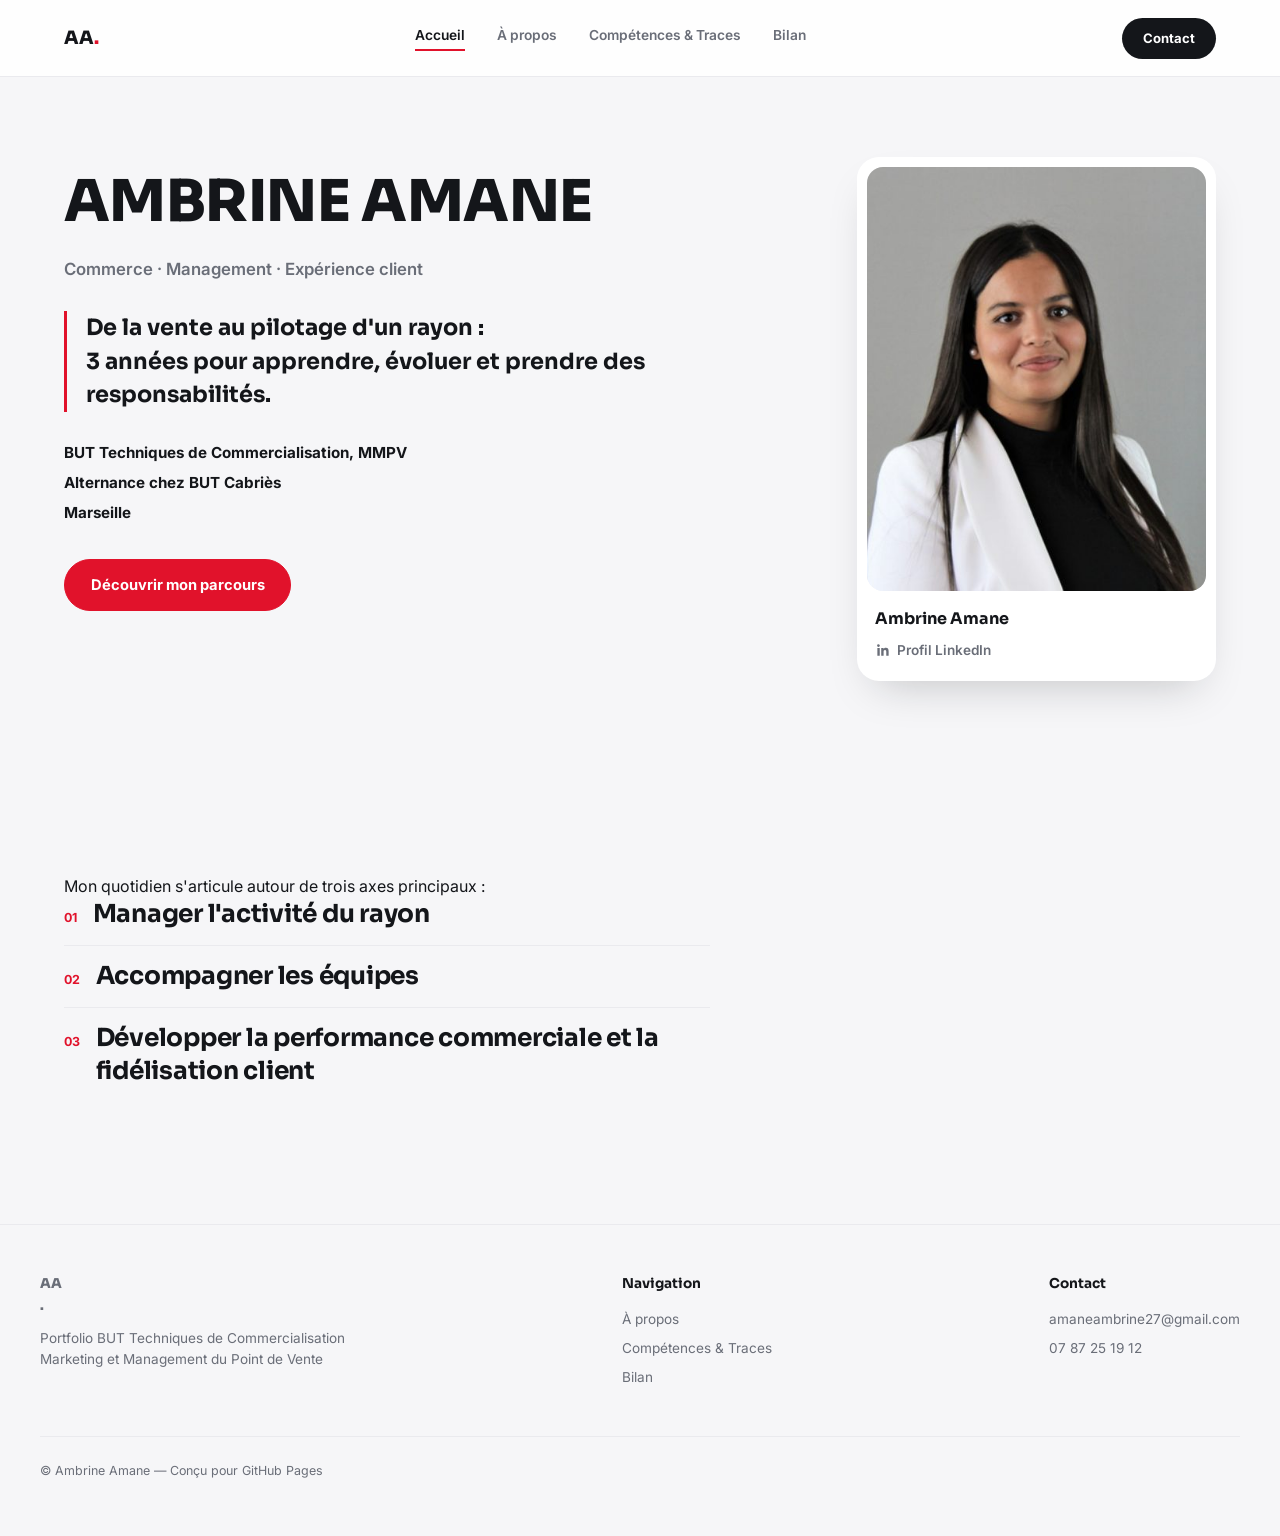
==== index.html @ cb277e9d "Add files via upload" ====
<!DOCTYPE html>
<html lang="fr">
<head>
<meta charset="UTF-8">
<meta name="viewport" content="width=device-width, initial-scale=1.0">
<title>Ambrine Amane — Portfolio BUT Techniques de Commercialisation</title>
<meta name="description" content="Portfolio d'Ambrine Amane, étudiante en BUT Techniques de Commercialisation, parcours Marketing et Management du Point de Vente.">
<link rel="stylesheet" href="assets/style.css?v=2">
<link rel="preconnect" href="https://fonts.googleapis.com">
<link href="https://fonts.googleapis.com/css2?family=Sora:wght@600;700;800&family=Inter:wght@400;500;600;700&display=swap" rel="stylesheet">
</head>
<body>

<header>
  <div class="nav-wrap">
    <a class="logo" href="index.html">AA<span>.</span></a>
    <nav class="links">
      <a href="index.html" class="active">Accueil</a>
      <a href="a-propos.html">À propos</a>
      <a href="competences.html">Compétences &amp; Traces</a>
      <a href="bilan.html">Bilan</a>
    </nav>
    <a class="cta-pill" href="mailto:amaneambrine27@gmail.com">Contact</a>
  </div>
</header>

<div class="hero">
  <div class="hero-copy">
    <h1 class="name-big">AMBRINE AMANE</h1>
    <p class="tagline">Commerce · Management · Expérience client</p>
    <blockquote class="hero-quote">
      De la vente au pilotage d'un rayon :<br>
      3 années pour apprendre, évoluer et prendre des responsabilités.
    </blockquote>
    <div class="hero-meta">
      <span>BUT Techniques de Commercialisation, MMPV</span>
      <span>Alternance chez BUT Cabriès</span>
      <span>Marseille</span>
    </div>
    <div class="hero-actions">
      <a class="btn-primary" href="a-propos.html">Découvrir mon parcours</a>
    </div>
  </div>
  <div class="photo-card photo-card-lg">
    <a class="photo" href="assets/CV-Ambrine-Amane.pdf" target="_blank" rel="noopener" aria-label="Voir mon CV">
      <img src="assets/ambrine-amane.jpg" alt="Portrait d'Ambrine Amane" style="width:100%; height:100%; object-fit:cover;">
      <span class="photo-overlay"><span>📄</span> Cliquez ici pour voir mon CV</span>
    </a>
    <div class="caption">
      <b>Ambrine Amane</b>
      <a class="linkedin-link" href="https://www.linkedin.com/in/ambrine-amane-45b326249/" target="_blank" rel="noopener">
        <svg width="16" height="16" viewBox="0 0 24 24" fill="currentColor" aria-hidden="true"><path d="M20.45 20.45h-3.56v-5.57c0-1.33-.02-3.04-1.85-3.04-1.85 0-2.14 1.45-2.14 2.94v5.67H9.34V9h3.41v1.56h.05c.48-.9 1.64-1.85 3.38-1.85 3.6 0 4.27 2.37 4.27 5.46v6.28zM5.34 7.43a2.07 2.07 0 1 1 0-4.13 2.07 2.07 0 0 1 0 4.13zM7.12 20.45H3.56V9h3.56v11.45z"/></svg>
        Profil LinkedIn
      </a>
    </div>
  </div>
</div>

<section style="padding-top:9rem;">
  <p class="intro-line">Mon quotidien s'articule autour de trois axes principaux :</p>
  <ul class="axis-list reveal">
    <li><span class="axis-num">01</span>Manager l'activité du rayon</li>
    <li><span class="axis-num">02</span>Accompagner les équipes</li>
    <li><span class="axis-num">03</span>Développer la performance commerciale et la fidélisation client</li>
  </ul>
</section>

<footer>
  <div class="foot-inner">
    <div class="foot-col">
      <a class="logo" href="index.html">AA<span>.</span></a>
      <span style="margin-top:.8rem;">Portfolio BUT Techniques de Commercialisation<br>Marketing et Management du Point de Vente</span>
    </div>
    <div class="foot-col">
      <h5>Navigation</h5>
      <a href="a-propos.html">À propos</a>
      <a href="competences.html">Compétences &amp; Traces</a>
      <a href="bilan.html">Bilan</a>
    </div>
    <div class="foot-col">
      <h5>Contact</h5>
      <a href="mailto:amaneambrine27@gmail.com">amaneambrine27@gmail.com</a>
      <span>07 87 25 19 12</span>
    </div>
  </div>
  <p class="foot-bottom">© Ambrine Amane — Conçu pour GitHub Pages</p>
</footer>

<script src="assets/script.js?v=8"></script>
</body>
</html>
---- assets/style.css ----
:root{
  --ink:#14161A;
  --ink-soft:#6A6E78;
  --paper:#FFFFFF;
  --bg:#F6F6F8;
  --bg-soft:#F6F6F8;
  --red:#E1122B;
  --red-deep:#B00D22;
  --red-soft:#FDEBEC;
  --line:#EAEAEE;
  --display:"Sora", "Inter", sans-serif;
  --body:"Inter", system-ui, sans-serif;
}
*{box-sizing:border-box; margin:0; padding:0;}
html{scroll-behavior:smooth;}
body{
  background:var(--bg);
  color:var(--ink);
  font-family:var(--body);
  line-height:1.55;
  -webkit-font-smoothing:antialiased;
}
a{color:inherit;}
::selection{background:var(--red); color:#fff;}
img{max-width:100%; display:block;}

/* ---------- Header ---------- */
header{
  position:sticky; top:0; z-index:50;
  background:rgba(255,255,255,0.85);
  backdrop-filter:blur(10px);
  border-bottom:1px solid var(--line);
}
.nav-wrap{
  max-width:1200px; margin:0 auto;
  display:flex; align-items:center; justify-content:space-between;
  padding:1.1rem 1.5rem;
}
.logo{ font-family:var(--display); font-weight:800; font-size:1.15rem; letter-spacing:-.01em; text-decoration:none;}
.logo span{color:var(--red);}
nav.links{ display:flex; gap:2rem; flex-wrap:wrap; align-items:center;}
nav.links a{
  font-size:.86rem; font-weight:600; color:var(--ink-soft);
  text-decoration:none; position:relative; padding-bottom:4px;
  transition:.15s ease;
}
nav.links a::after{
  content:""; position:absolute; left:0; bottom:0; height:2px; width:0;
  background:var(--red); transition:width .2s ease;
}
nav.links a:hover{ color:var(--ink); }
nav.links a.active{ color:var(--ink); }
nav.links a.active::after{ width:100%; }
.cta-pill{
  background:var(--ink); color:#fff; font-size:.82rem; font-weight:700;
  padding:.65rem 1.3rem; border-radius:100px; text-decoration:none;
  transition:.15s ease;
}
.cta-pill:hover{ background:var(--red); }

/* ---------- Hero ---------- */
.hero{
  max-width:1200px; margin:0 auto;
  padding:5rem 1.5rem 3rem;
  display:grid; grid-template-columns:1.35fr .65fr; gap:3rem; align-items:start;
}
.hero-copy .eyebrow{
  display:inline-block; font-size:.78rem; font-weight:700; color:var(--red);
  text-transform:uppercase; letter-spacing:.06em; margin-bottom:1.2rem;
}
.name-big{
  font-family:var(--display); font-weight:800;
  font-size:clamp(2.4rem, 5vw, 3.6rem);
  letter-spacing:-.01em; color:var(--ink); text-transform:uppercase;
}
.tagline{
  font-size:1.05rem; font-weight:600; color:var(--ink-soft); margin-top:.6rem;
}
.hero-quote{
  border-left:3px solid var(--red); padding-left:1.2rem; margin:1.8rem 0;
  font-family:var(--display); font-weight:700; color:var(--ink);
  font-size:clamp(1.1rem, 2.2vw, 1.4rem); line-height:1.5;
}
.hero-meta{ display:flex; flex-direction:column; gap:.4rem; margin-bottom:1.8rem; }
.hero-meta span{ font-weight:700; font-size:.95rem; color:var(--ink); }
.hero-copy .intro-line{ font-size:1.15rem; font-weight:600; color:var(--ink); margin-bottom:3.5rem; }
.axis-list{ list-style:none; display:flex; flex-direction:column; gap:.9rem; margin-bottom:1.6rem; }
.axis-list li{
  display:flex; align-items:baseline; gap:1rem;
  font-family:var(--display); font-weight:700;
  font-size:clamp(1.15rem, 2.1vw, 1.55rem);
  line-height:1.3; letter-spacing:-.01em; color:var(--ink);
  padding-bottom:.9rem; border-bottom:1px solid var(--line);
  max-width:34ch;
}
.axis-list li:last-child{ border-bottom:none; padding-bottom:0; }
.axis-num{ font-family:var(--body); font-weight:700; font-size:.78rem; color:var(--red); flex-shrink:0; padding-top:.35em; }
.hero-copy p.pitch{ margin-top:.4rem; max-width:50ch; color:var(--ink-soft); font-size:1.02rem; }
.hero-actions{ display:flex; gap:.9rem; margin-top:2.2rem; flex-wrap:wrap;}
.btn-primary{
  background:var(--red); color:#fff; font-weight:700; font-size:.92rem;
  padding:.85rem 1.6rem; border-radius:100px; text-decoration:none;
  border:1px solid var(--red); transition:.15s ease; display:inline-block;
}
.btn-primary:hover{ background:var(--red-deep); border-color:var(--red-deep); }
.btn-secondary{
  background:transparent; color:var(--ink); font-weight:700; font-size:.92rem;
  padding:.85rem 1.6rem; border-radius:100px; text-decoration:none;
  border:1px solid var(--line); transition:.15s ease; display:inline-block;
}
.btn-secondary:hover{ border-color:var(--ink); }
.hero-taglist{
  display:flex; gap:1.6rem; flex-wrap:wrap; margin-top:3rem;
  padding-top:1.6rem; border-top:1px solid var(--line);
}
.hero-taglist span{ font-size:.76rem; font-weight:700; text-transform:uppercase; letter-spacing:.05em; color:var(--ink-soft); }
.hero-taglist span b{ color:var(--ink); }

.photo-card{
  background:var(--paper); border-radius:22px; padding:.6rem;
  box-shadow:0 20px 45px -20px rgba(20,22,26,0.25);
  max-width:260px; margin-left:auto;
  transition:transform .12s ease-out, box-shadow .25s ease;
  transform-style:preserve-3d; will-change:transform;
}
.photo-card.photo-card-lg{ max-width:380px; }
.photo-card:hover{
  box-shadow:0 28px 55px -18px rgba(20,22,26,0.35);
}
.photo-card .photo{
  aspect-ratio:4/5; border-radius:16px; overflow:hidden;
  background:var(--bg-soft);
  display:flex; align-items:center; justify-content:center;
  position:relative; cursor:pointer;
}
.photo-card .photo img{ transition:transform .35s ease; transform:scale(1.001); }
.photo-card:hover .photo img{ transform:scale(1.07); }
.photo-overlay{
  position:absolute; inset:0; display:flex; align-items:center; justify-content:center;
  gap:.5rem; text-align:center; padding:1.2rem;
  background:rgba(20,22,26,0.6); color:#fff; font-weight:700; font-size:.9rem;
  opacity:0; transition:opacity .25s ease; backdrop-filter:blur(1px);
}
.photo-card .photo:hover .photo-overlay{ opacity:1; }
.photo-card .caption{ padding:1rem .5rem .4rem; }
.photo-card .caption b{ font-family:var(--display); font-weight:700; font-size:1rem; display:block; margin-bottom:.5rem;}
.photo-card .caption span{ font-size:.82rem; color:var(--ink-soft);}
.linkedin-link{
  display:inline-flex; align-items:center; gap:.4rem;
  font-size:.85rem; font-weight:600; color:var(--ink-soft);
  text-decoration:none; transition:.15s ease;
}
.linkedin-link:hover{ color:var(--red); }
.linkedin-link svg{ flex-shrink:0; }

/* ---------- Section shell ---------- */
section{ max-width:1200px; margin:0 auto; padding:5rem 1.5rem; }
section.alt{ background:var(--ink); color:#fff; max-width:none; }
section.alt > .inner{ max-width:1200px; margin:0 auto; padding:5rem 1.5rem;}
section.alt h2.section-title{ color:#fff; }
section.alt .section-lede{ color:#9BA0AC; }
section.alt .card{ background:#1C1E24; border-color:rgba(255,255,255,0.08); }
section.alt .card:hover{ box-shadow:0 14px 30px -18px rgba(0,0,0,0.5); }
section.alt .card h3{ color:#fff; }
section.alt .card ul li{ color:#B5B8C0; }
section.alt .case-item{ background:#1C1E24; border-color:rgba(255,255,255,0.08); color:#fff; }
section.alt .case-item:hover{ border-color:var(--red); }
section.alt .case-item .ci-desc{ color:#9BA0AC; }
section.alt .case-item .ci-arrow{ color:#6A6E78; }
section.alt .suite-card{ background:#1C1E24; border:1px solid rgba(255,255,255,0.08); }
.section-head{ display:flex; align-items:baseline; gap:.9rem; margin-bottom:2.6rem; }
.section-head .idx{ font-family:var(--display); font-weight:800; color:var(--red); font-size:.95rem; }
h2.section-title{ font-family:var(--display); font-weight:700; font-size:clamp(1.6rem,3vw,2.15rem); letter-spacing:-.01em; }
.section-lede{ color:var(--ink-soft); max-width:60ch; margin-bottom:2.4rem; font-size:1rem; }

.reveal{ opacity:0; transform:translateY(18px); transition:opacity .6s ease, transform .6s ease; }
.reveal.in{ opacity:1; transform:translateY(0); }

/* ---------- Cards ---------- */
.card{ background:var(--paper); border:1px solid var(--line); border-radius:18px; padding:1.8rem 1.9rem; transition:.2s ease; }
.card:hover{ box-shadow:0 14px 30px -18px rgba(20,22,26,0.18); transform:translateY(-2px); }
.card h3{ font-family:var(--display); font-weight:700; font-size:.95rem; margin-bottom:1rem;}
.card ul{ list-style:none; display:flex; flex-direction:column; gap:.6rem;}
.card ul li{ font-size:.92rem; color:var(--ink-soft); padding-left:1.1rem; position:relative;}
.card ul li::before{ content:""; position:absolute; left:0; top:.5em; width:6px; height:6px; border-radius:50%; background:var(--red);}
.pill-row{ display:flex; flex-wrap:wrap; gap:.5rem; margin-top:.4rem;}
.pill{ font-size:.78rem; font-weight:600; background:var(--red-soft); color:var(--red-deep); border-radius:100px; padding:.35rem .85rem;}
.grid-2{ display:grid; grid-template-columns:1fr 1fr; gap:1.4rem; }
.grid-3{ display:grid; grid-template-columns:repeat(3,1fr); gap:1.4rem; }

/* ---------- Home: compétences preview + expériences choisies + parcours + suite ---------- */
.preview-grid{ display:grid; grid-template-columns:repeat(auto-fit,minmax(240px,1fr)); gap:1.2rem; }
.preview-card{
  background:var(--paper); border:1px solid var(--line); border-radius:18px;
  padding:1.6rem 1.7rem; text-decoration:none; color:var(--ink); transition:.2s ease; display:block;
}
.preview-card:hover{ border-color:var(--red); transform:translateY(-3px); box-shadow:0 16px 34px -22px rgba(20,22,26,0.2);}
.preview-card .pc-num{ font-family:var(--display); font-weight:800; color:var(--red); font-size:.85rem; margin-bottom:.7rem; display:block;}
.preview-card h4{ font-family:var(--display); font-weight:700; font-size:1.05rem; margin-bottom:.5rem;}
.preview-card p{ font-size:.86rem; color:var(--ink-soft); }
.preview-card .pc-arrow{ display:inline-block; margin-top:.9rem; font-weight:700; color:var(--red); font-size:.85rem;}

.case-list{ display:flex; flex-direction:column; gap:1rem; }
.case-item{
  background:var(--paper); border:1px solid var(--line); border-radius:16px;
  padding:1.4rem 1.6rem; display:flex; justify-content:space-between; align-items:center; gap:1.5rem; flex-wrap:wrap;
  text-decoration:none; color:var(--ink); transition:.2s ease;
}
.case-item:hover{ border-color:var(--red); }
.case-item .ci-title{ font-family:var(--display); font-weight:700; font-size:1rem; margin-bottom:.3rem;}
.case-item .ci-meta{ font-size:.78rem; color:var(--red); font-weight:700; text-transform:uppercase; letter-spacing:.04em; margin-bottom:.4rem;}
.case-item .ci-desc{ font-size:.88rem; color:var(--ink-soft); max-width:50ch;}
.case-item .ci-arrow{ font-size:1.3rem; color:var(--ink-soft); flex-shrink:0;}

.suite-card{
  background:var(--ink); color:#fff; border-radius:24px;
  padding:3rem; display:flex; justify-content:space-between; align-items:center; flex-wrap:wrap; gap:2rem;
}
.suite-card h2{ font-family:var(--display); font-weight:800; font-size:clamp(1.4rem,2.8vw,1.9rem); max-width:26ch; margin-bottom:.8rem;}
.suite-card p{ color:#C9CBD1; max-width:44ch; font-size:.95rem;}
.suite-actions{ display:flex; gap:.9rem; flex-wrap:wrap; }
.suite-card .btn-primary{ }
.suite-card .btn-secondary{ color:#fff; border-color:rgba(255,255,255,0.25); }
.suite-card .btn-secondary:hover{ border-color:#fff; }

/* ---------- Compétences tabs ---------- */
.tabs{ display:flex; flex-wrap:wrap; gap:.6rem; margin-bottom:2.4rem; }
.tab-btn{
  font-size:.85rem; font-weight:600; background:var(--paper); color:var(--ink-soft);
  border:1px solid var(--line); padding:.6rem 1.15rem; border-radius:100px;
  cursor:pointer; transition:.15s ease;
}
.tab-btn.active, .tab-btn:hover{ background:var(--red); color:#fff; border-color:var(--red);}
.comp-panel{ display:none; }
.comp-panel.active{ display:block; animation:fade .35s ease; }
@keyframes fade{ from{opacity:0; transform:translateY(6px);} to{opacity:1; transform:translateY(0);} }
.comp-head{ display:flex; justify-content:space-between; align-items:flex-start; gap:2rem; flex-wrap:wrap; margin-bottom:2rem; }
.comp-head h3{ font-family:var(--display); font-weight:800; font-size:clamp(1.3rem,2.5vw,1.7rem); max-width:26ch; }
.comp-head p{ color:var(--ink-soft); max-width:44ch; font-size:.95rem; }
.ce-grid{ display:grid; grid-template-columns:repeat(auto-fit, minmax(240px,1fr)); gap:1rem; margin-bottom:2rem; }
.ce-item{ background:var(--paper); border:1px solid var(--line); border-radius:14px; padding:1.2rem 1.3rem; transition:.2s ease; }
.ce-item:hover{ border-color:var(--red); }
.ce-item .ce-label{ font-size:.92rem; margin-bottom:.9rem; font-weight:500; }
.level{ display:flex; gap:.35rem; }
.level span{ font-size:.68rem; font-weight:600; padding:.25rem .6rem; border:1px solid var(--line); border-radius:100px; color:var(--ink-soft); }
.level span.set{ background:var(--red); color:#fff; border-color:var(--red); }
.traces{ background:var(--paper); border:1px solid var(--line); border-radius:14px; padding:1.4rem 1.5rem; margin-bottom:1.5rem; }
.traces h4{ font-family:var(--display); font-weight:700; font-size:.85rem; color:var(--red); margin-bottom:.9rem; }
.trace-slot{ border-left:3px solid var(--red-soft); padding:.4rem 0 .4rem 1rem; margin-bottom:.6rem; font-size:.88rem; color:var(--ink-soft); }
.trace-slot b{ color:var(--ink); font-weight:600; }
.autocritique{ font-size:.9rem; color:var(--ink-soft); font-style:italic; border-top:1px solid var(--line); padding-top:1.2rem; }

.trace-entries{ margin-bottom:1.5rem; }
.trace-entries > h4{ font-family:var(--display); font-weight:700; font-size:.85rem; color:var(--red); margin-bottom:1.2rem; }
.trace-card{
  display:grid; grid-template-columns:1.3fr 1fr; gap:1.8rem; align-items:stretch;
  background:var(--paper); border:1px solid var(--line); border-radius:16px;
  padding:1.6rem; margin-bottom:1.2rem; overflow:hidden;
}
.trace-card-rev{ grid-template-columns:1fr 1.3fr; }
.trace-card-rev .trace-photo-slot{ order:2; }
.trace-card-rev .trace-text{ order:1; }
.trace-photo-slot{
  aspect-ratio:3/4; border-radius:12px; background:var(--bg-soft);
  border:1px dashed var(--line); display:flex; align-items:center; justify-content:center;
  text-align:center; font-size:.85rem; color:var(--ink-soft); padding:.8rem;
  overflow:hidden; align-self:start;
}
.trace-photo-slot.has-photo{
  aspect-ratio:auto; border:none; background:transparent; padding:0;
  align-self:stretch; margin:-1.6rem 0 -1.6rem -1.6rem;
  border-radius:16px 0 0 16px;
}
.trace-card-rev .trace-photo-slot.has-photo{
  margin:-1.6rem -1.6rem -1.6rem 0;
  border-radius:0 16px 16px 0;
}
.trace-photo-slot img{ width:100%; height:100%; display:block; }
.trace-photo-slot.has-photo img{ object-fit:cover; border-radius:inherit; }
.trace-tag{
  display:inline-block; font-size:.68rem; font-weight:700; color:var(--red);
  text-transform:uppercase; letter-spacing:.04em; margin-bottom:.3rem; margin-top:.8rem;
}
.trace-tag:first-child{ margin-top:0; }
.trace-ce, .trace-ac{ font-size:.88rem; color:var(--ink-soft); margin-bottom:.2rem; }
.trace-title{ font-family:var(--display); font-weight:700; font-size:1rem; color:var(--ink); margin-top:1rem; margin-bottom:.6rem; }
.trace-comment{ font-size:.92rem; line-height:1.65; color:var(--ink-soft); }
@media (max-width:700px){
  .trace-card, .trace-card-rev{ grid-template-columns:1fr; }
  .trace-card-rev .trace-photo-slot, .trace-card-rev .trace-text{ order:initial; }
  .trace-photo-slot{ aspect-ratio:16/9; }
  .trace-photo-slot.has-photo, .trace-card-rev .trace-photo-slot.has-photo{
    margin:-1.6rem -1.6rem 1.4rem -1.6rem;
    border-radius:16px 16px 0 0;
    aspect-ratio:16/9;
  }
}

/* ---------- Story (À propos) — chapters + sticky nav ---------- */
.story-layout{ display:grid; grid-template-columns:190px 1fr; gap:3.5rem; align-items:start; max-width:900px; }
.story-nav{ position:sticky; top:6rem; }
.story-nav ul{ list-style:none; display:flex; flex-direction:column; gap:1.1rem; }
.story-nav li{ padding-left:.9rem; border-left:2px solid transparent; transition:.2s ease; }
.story-nav li a{
  font-size:.85rem; font-weight:600; color:var(--ink-soft);
  text-decoration:none; display:block;
}
.story-nav li.active{ border-left-color:var(--red); }
.story-nav li.active a{ color:var(--red); }
.story-content{ display:flex; flex-direction:column; gap:2rem; }
.chapter{
  position:relative; opacity:0; transform:translateY(28px);
  transition:opacity .7s ease, transform .7s ease;
  background:var(--paper); border:1px solid var(--line); border-radius:22px;
  padding:2.4rem 2.6rem; box-shadow:0 18px 40px -28px rgba(20,22,26,0.18);
  border-left:4px solid var(--red);
}
.chapter.in{ opacity:1; transform:translateY(0); }
.chapter-split{ display:grid; grid-template-columns:1fr auto; gap:2rem; align-items:start; }
.chapter-illustration{ width:200px; border-radius:14px; }
.chapter-illustration-wide{ width:100%; max-width:340px; height:auto; margin:1.2rem 0; display:block; }
@media (max-width:700px){
  .chapter-split{ grid-template-columns:1fr; }
  .chapter-illustration{ width:100%; max-width:260px; margin:0 auto; }
}
.chapter-num{
  display:inline-flex; align-items:center; justify-content:center;
  width:2.6rem; height:2.6rem; border-radius:50%;
  background:var(--red); color:#fff;
  font-family:var(--display); font-weight:800; font-size:1.05rem;
  margin-bottom:1.3rem; letter-spacing:-.02em;
}
.story-quote{ font-family:var(--display); font-weight:700; font-size:clamp(1.35rem,2.6vw,1.85rem); line-height:1.45; letter-spacing:-.01em; color:var(--ink); margin-bottom:1.4rem; }
.story-body{ font-size:1.02rem; line-height:1.75; color:var(--ink-soft); margin-bottom:1rem; }
.story-body.large{ font-size:1.15rem; color:var(--ink); font-weight:500; }
.story-body b{ color:var(--ink); font-weight:700; }
.story-body:last-child{ margin-bottom:0; }
.cv-inline-link{
  display:inline-flex; align-items:center; gap:.5rem; margin-top:1.4rem;
  font-size:.9rem; font-weight:700; color:var(--red);
  text-decoration:none; padding:.7rem 1.2rem;
  border:1px solid var(--red-soft); border-radius:100px;
  background:var(--red-soft); transition:.2s ease;
}
.cv-inline-link:hover{ background:var(--red); color:#fff; }
.story-timeline{ display:grid; grid-template-columns:repeat(3, 1fr); gap:1.2rem; margin-top:2.4rem; padding:1.8rem; background:var(--bg-soft); border-radius:18px; }
.story-step{ position:relative; padding-left:1.3rem; border-left:2px solid var(--red); }
.story-when{ font-size:.72rem; font-weight:700; color:var(--red); text-transform:uppercase; letter-spacing:.05em; }
.story-step h4{ font-family:var(--display); font-weight:700; font-size:1rem; margin:.5rem 0 .5rem; color:var(--ink); }
.story-step p{ font-size:.85rem; color:var(--ink-soft); line-height:1.5; }

/* ---------- Footer ---------- */
footer{ padding:3rem 1.5rem 3.5rem; border-top:1px solid var(--line); margin-top:2rem; }
.foot-inner{ max-width:1200px; margin:0 auto; display:flex; justify-content:space-between; gap:2rem; flex-wrap:wrap; }
.foot-col h5{ font-family:var(--display); font-weight:700; font-size:.85rem; margin-bottom:.9rem; }
.foot-col a, .foot-col span{ display:block; font-size:.85rem; color:var(--ink-soft); text-decoration:none; margin-bottom:.5rem; }
.foot-col a:hover{ color:var(--red); }
.foot-bottom{ max-width:1200px; margin:2.5rem auto 0; padding-top:1.5rem; border-top:1px solid var(--line); font-size:.78rem; color:var(--ink-soft); }

@media (max-width:860px){
  nav.links{ display:none; }
  .hero{ grid-template-columns:1fr; }
  .photo-card{ margin-left:0; margin-right:auto; }
  .grid-2, .grid-3{ grid-template-columns:1fr; }
  .suite-card{ flex-direction:column; align-items:flex-start; }
  .story-layout{ grid-template-columns:1fr; }
  .story-nav{ position:static; display:flex; align-items:center; gap:1rem; margin-bottom:1rem; }
  .story-nav ul{ flex-direction:row; flex-wrap:wrap; gap:.8rem; }
  .story-nav li{ border-left:none; border-bottom:2px solid transparent; padding-left:0; padding-bottom:.3rem; }
  .story-nav li.active{ border-bottom-color:var(--red); }
}
@media (max-width:700px){
  .story-timeline{ grid-template-columns:1fr; }
}
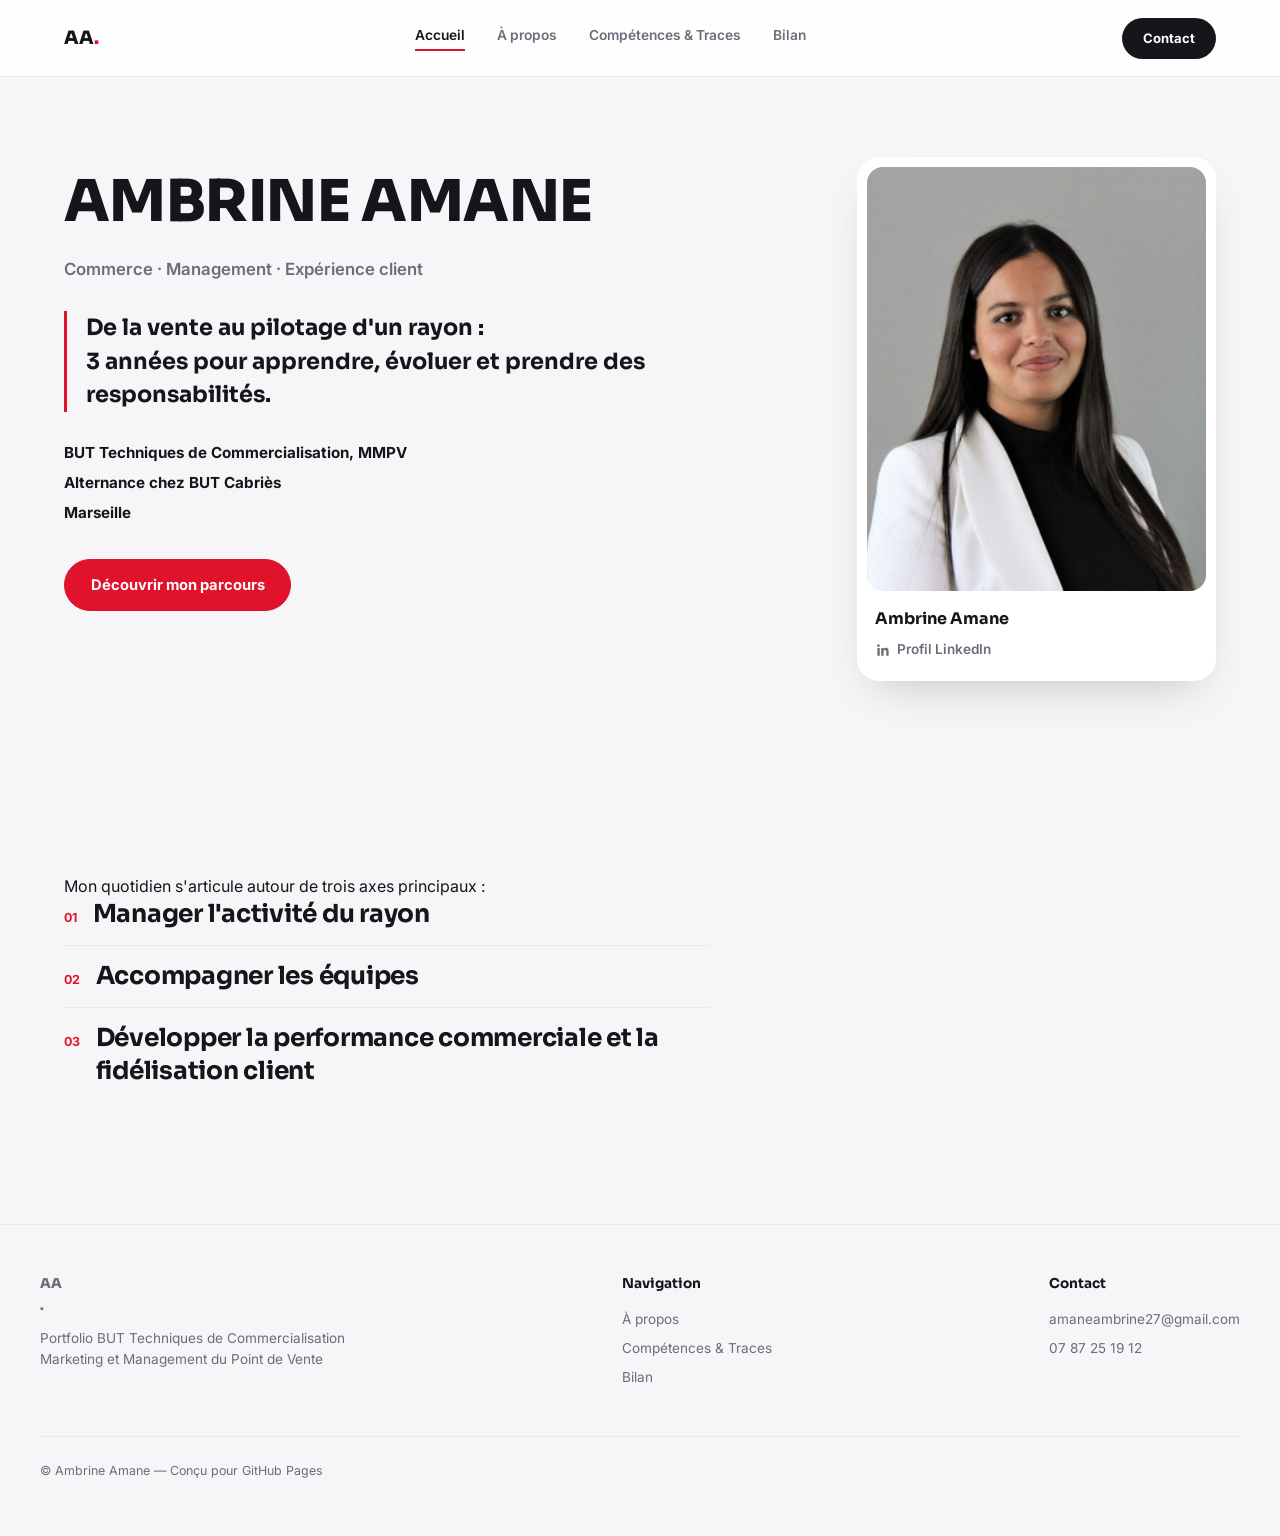
==== commit 8174853a: "Add files via upload" ====
--- a/index.html
+++ b/index.html
@@ -5,7 +5,7 @@
 <meta name="viewport" content="width=device-width, initial-scale=1.0">
 <title>Ambrine Amane — Portfolio BUT Techniques de Commercialisation</title>
 <meta name="description" content="Portfolio d'Ambrine Amane, étudiante en BUT Techniques de Commercialisation, parcours Marketing et Management du Point de Vente.">
-<link rel="stylesheet" href="assets/style.css?v=2">
+<link rel="stylesheet" href="assets/style.css?v=4">
 <link rel="preconnect" href="https://fonts.googleapis.com">
 <link href="https://fonts.googleapis.com/css2?family=Sora:wght@600;700;800&family=Inter:wght@400;500;600;700&display=swap" rel="stylesheet">
 </head>
@@ -86,6 +86,6 @@
   <p class="foot-bottom">© Ambrine Amane — Conçu pour GitHub Pages</p>
 </footer>
 
-<script src="assets/script.js?v=8"></script>
+<script src="assets/script.js?v=9"></script>
 </body>
 </html>
--- a/assets/style.css
+++ b/assets/style.css
@@ -253,30 +253,28 @@
 .trace-entries{ margin-bottom:1.5rem; }
 .trace-entries > h4{ font-family:var(--display); font-weight:700; font-size:.85rem; color:var(--red); margin-bottom:1.2rem; }
 .trace-card{
-  display:grid; grid-template-columns:1.3fr 1fr; gap:1.8rem; align-items:stretch;
-  background:var(--paper); border:1px solid var(--line); border-radius:16px;
-  padding:1.6rem; margin-bottom:1.2rem; overflow:hidden;
+  display:grid; grid-template-columns:1.3fr 1fr; gap:1.4rem; align-items:start;
+  margin-bottom:1.2rem;
 }
 .trace-card-rev{ grid-template-columns:1fr 1.3fr; }
 .trace-card-rev .trace-photo-slot{ order:2; }
 .trace-card-rev .trace-text{ order:1; }
+.trace-text{
+  background:var(--paper); border:1px solid var(--line); border-radius:16px;
+  padding:1.6rem;
+}
 .trace-photo-slot{
-  aspect-ratio:3/4; border-radius:12px; background:var(--bg-soft);
+  aspect-ratio:3/4; border-radius:16px; background:var(--bg-soft);
   border:1px dashed var(--line); display:flex; align-items:center; justify-content:center;
   text-align:center; font-size:.85rem; color:var(--ink-soft); padding:.8rem;
   overflow:hidden; align-self:start;
 }
 .trace-photo-slot.has-photo{
-  aspect-ratio:auto; border:none; background:transparent; padding:0;
-  align-self:stretch; margin:-1.6rem 0 -1.6rem -1.6rem;
-  border-radius:16px 0 0 16px;
-}
-.trace-card-rev .trace-photo-slot.has-photo{
-  margin:-1.6rem -1.6rem -1.6rem 0;
-  border-radius:0 16px 16px 0;
+  aspect-ratio:auto; border:1px solid var(--line); background:var(--paper); padding:0;
+  box-shadow:0 14px 30px -20px rgba(20,22,26,0.25);
 }
 .trace-photo-slot img{ width:100%; height:100%; display:block; }
-.trace-photo-slot.has-photo img{ object-fit:cover; border-radius:inherit; }
+.trace-photo-slot.has-photo img{ height:auto; object-fit:cover; border-radius:15px; }
 .trace-tag{
   display:inline-block; font-size:.68rem; font-weight:700; color:var(--red);
   text-transform:uppercase; letter-spacing:.04em; margin-bottom:.3rem; margin-top:.8rem;
@@ -289,11 +287,7 @@
   .trace-card, .trace-card-rev{ grid-template-columns:1fr; }
   .trace-card-rev .trace-photo-slot, .trace-card-rev .trace-text{ order:initial; }
   .trace-photo-slot{ aspect-ratio:16/9; }
-  .trace-photo-slot.has-photo, .trace-card-rev .trace-photo-slot.has-photo{
-    margin:-1.6rem -1.6rem 1.4rem -1.6rem;
-    border-radius:16px 16px 0 0;
-    aspect-ratio:16/9;
-  }
+  .trace-photo-slot.has-photo{ aspect-ratio:16/9; }
 }
 
 /* ---------- Story (À propos) — chapters + sticky nav ---------- */
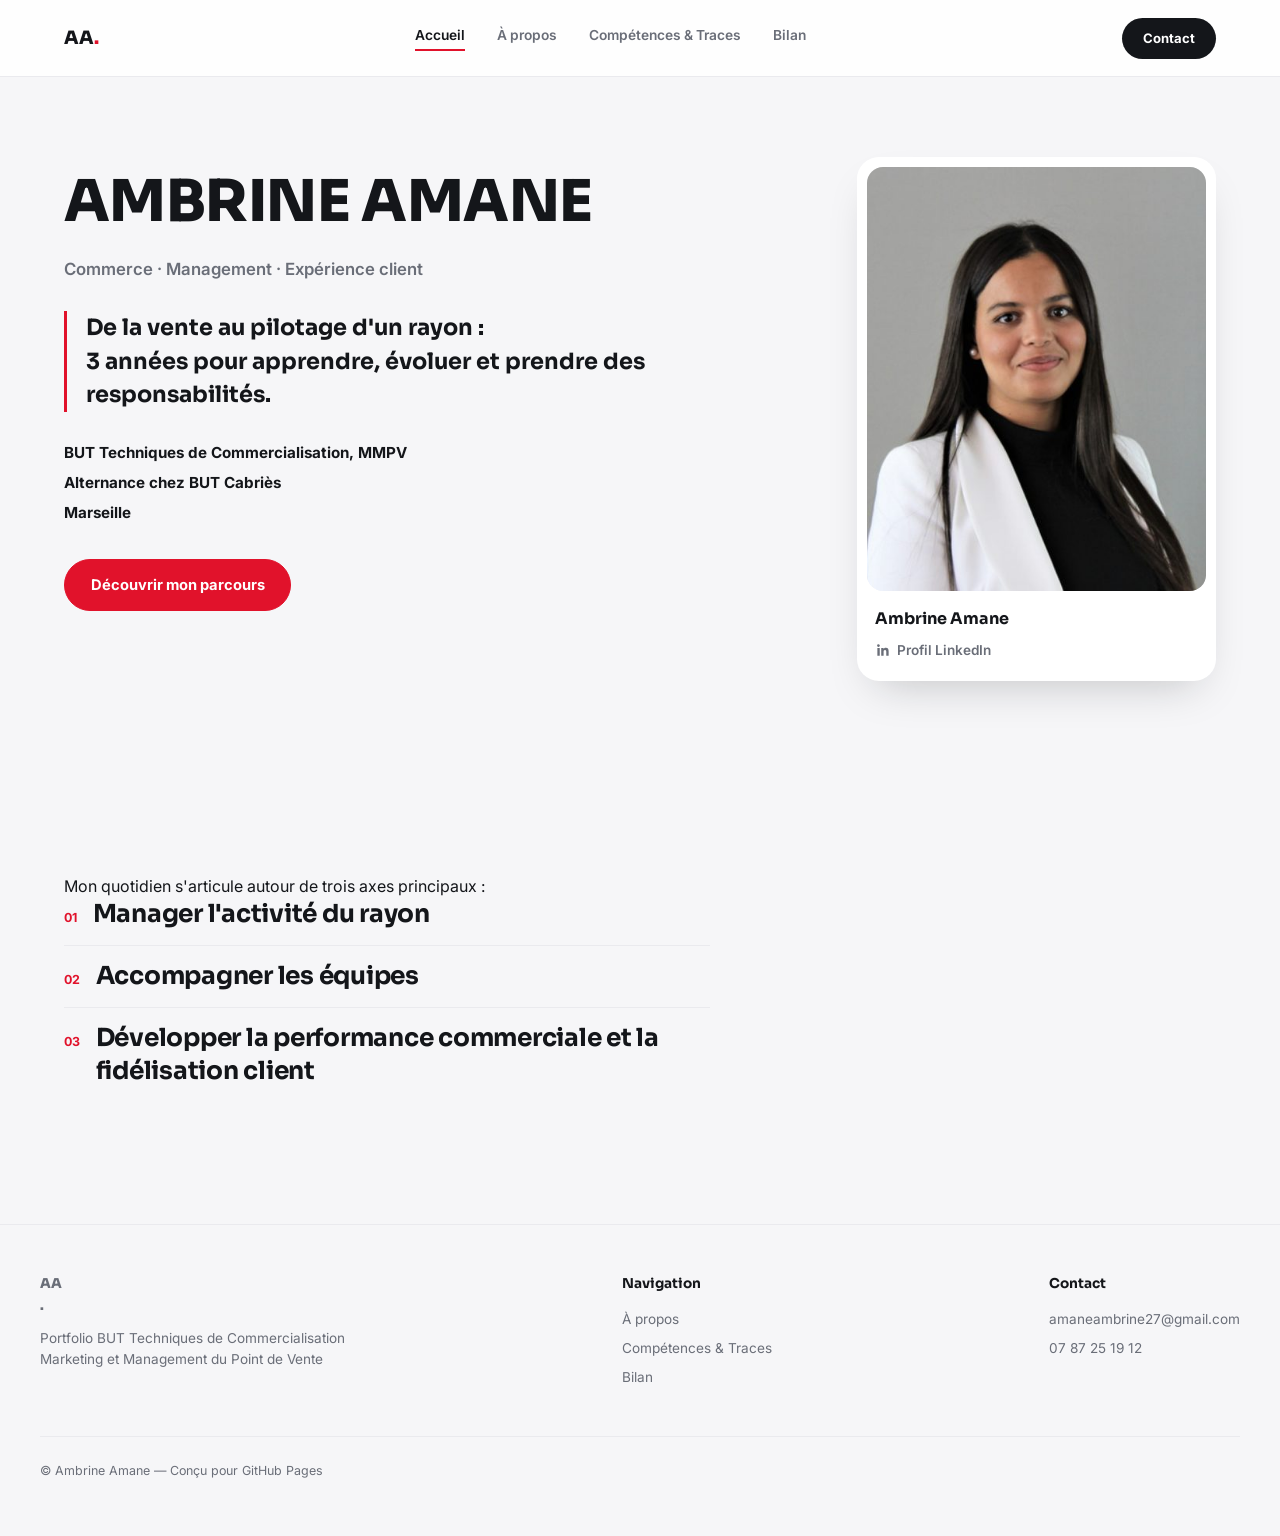
==== commit 73607601: "Add files via upload" ====
--- a/index.html
+++ b/index.html
@@ -5,7 +5,7 @@
 <meta name="viewport" content="width=device-width, initial-scale=1.0">
 <title>Ambrine Amane — Portfolio BUT Techniques de Commercialisation</title>
 <meta name="description" content="Portfolio d'Ambrine Amane, étudiante en BUT Techniques de Commercialisation, parcours Marketing et Management du Point de Vente.">
-<link rel="stylesheet" href="assets/style.css?v=4">
+<link rel="stylesheet" href="assets/style.css?v=6">
 <link rel="preconnect" href="https://fonts.googleapis.com">
 <link href="https://fonts.googleapis.com/css2?family=Sora:wght@600;700;800&family=Inter:wght@400;500;600;700&display=swap" rel="stylesheet">
 </head>
@@ -86,6 +86,6 @@
   <p class="foot-bottom">© Ambrine Amane — Conçu pour GitHub Pages</p>
 </footer>
 
-<script src="assets/script.js?v=9"></script>
+<script src="assets/script.js?v=11"></script>
 </body>
 </html>
--- a/assets/style.css
+++ b/assets/style.css
@@ -249,6 +249,7 @@
 .trace-slot{ border-left:3px solid var(--red-soft); padding:.4rem 0 .4rem 1rem; margin-bottom:.6rem; font-size:.88rem; color:var(--ink-soft); }
 .trace-slot b{ color:var(--ink); font-weight:600; }
 .autocritique{ font-size:.9rem; color:var(--ink-soft); font-style:italic; border-top:1px solid var(--line); padding-top:1.2rem; }
+.autocritique b{ color:var(--red); font-style:normal; }
 
 .trace-entries{ margin-bottom:1.5rem; }
 .trace-entries > h4{ font-family:var(--display); font-weight:700; font-size:.85rem; color:var(--red); margin-bottom:1.2rem; }
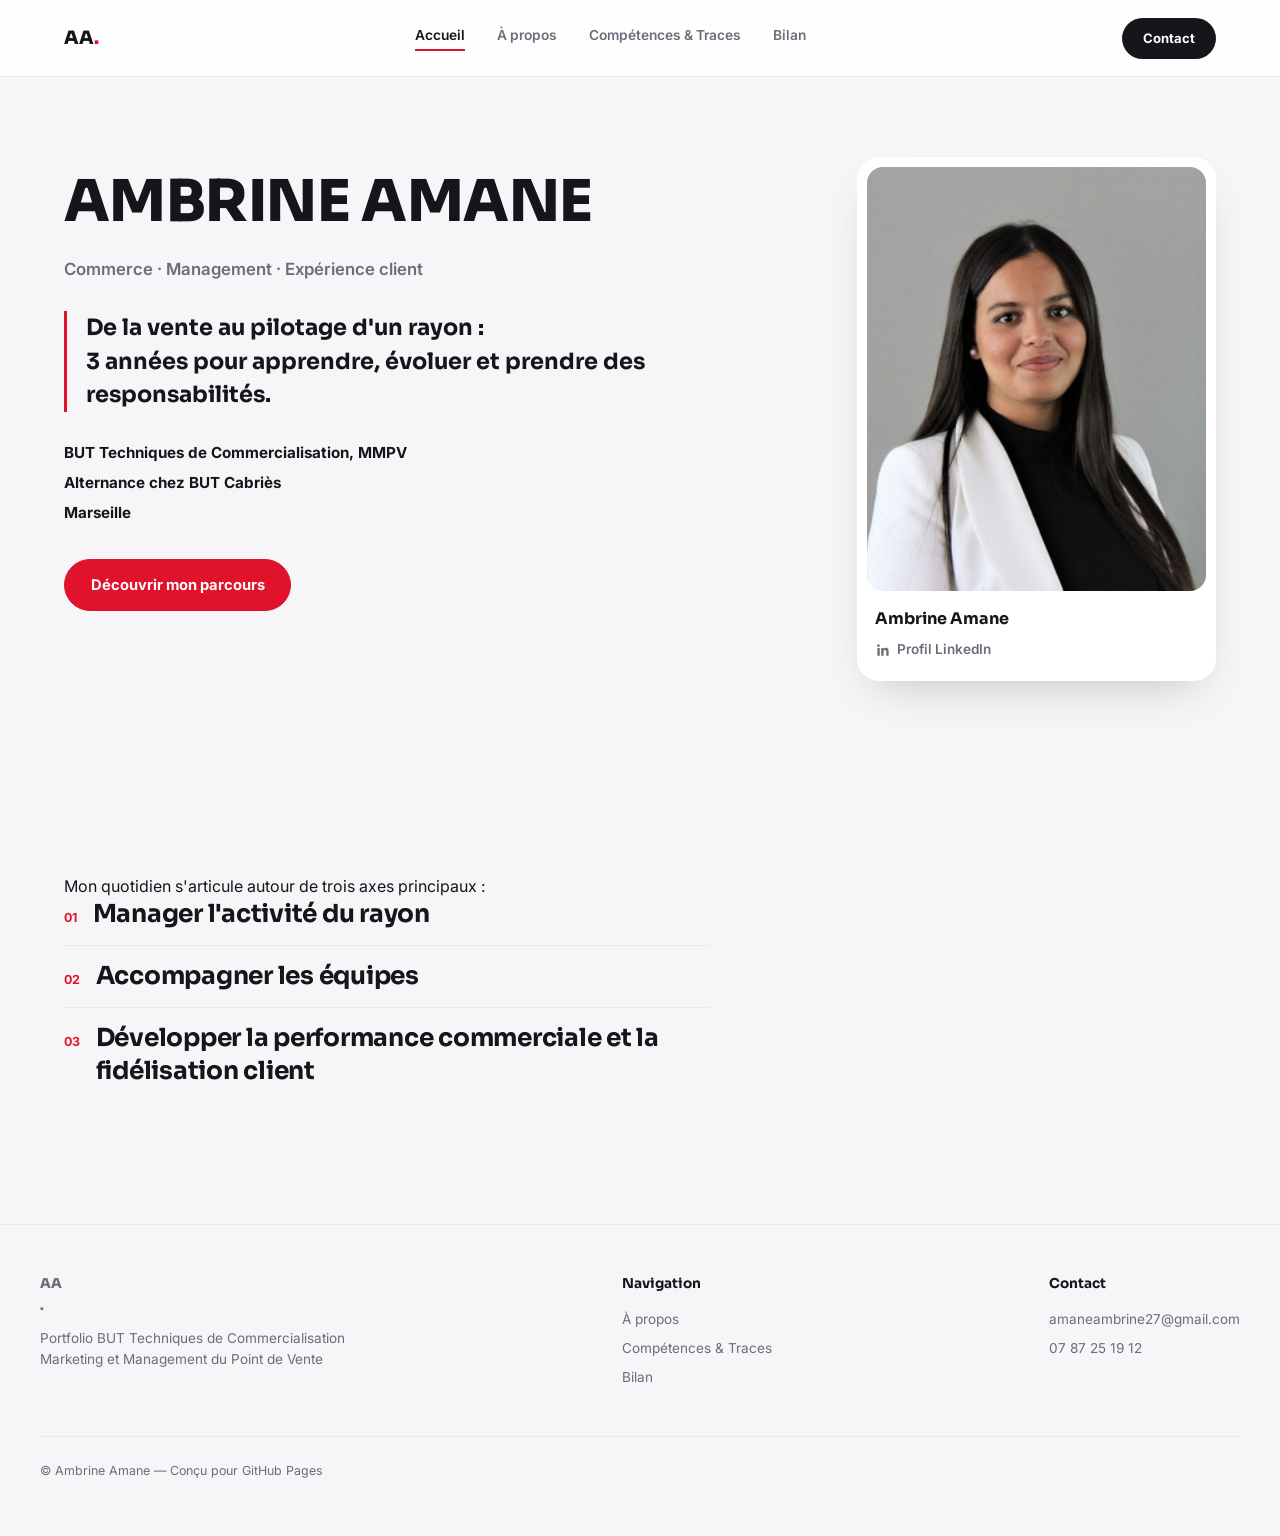
==== commit e4e9a024: "Add files via upload" ====
--- a/index.html
+++ b/index.html
@@ -86,6 +86,6 @@
   <p class="foot-bottom">© Ambrine Amane — Conçu pour GitHub Pages</p>
 </footer>
 
-<script src="assets/script.js?v=11"></script>
+<script src="assets/script.js?v=12"></script>
 </body>
 </html>
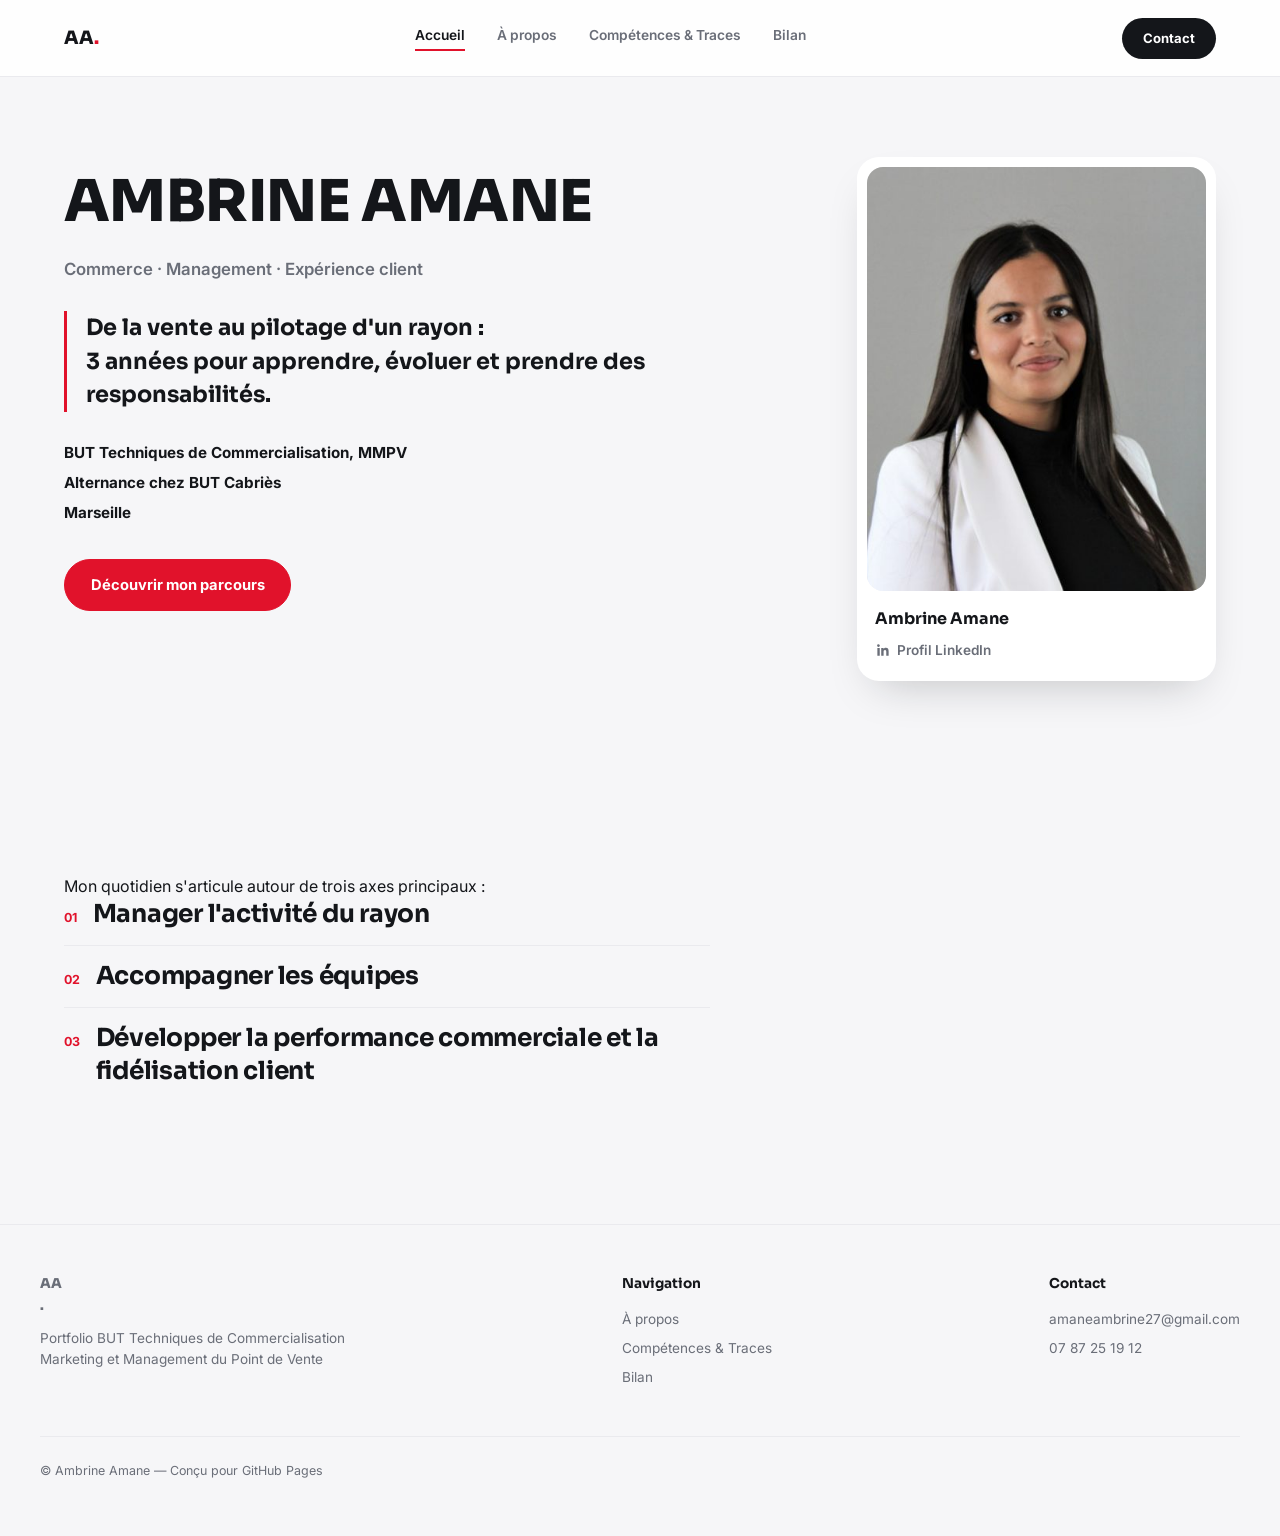
==== commit 91eb91b5: "Add files via upload" ====
--- a/index.html
+++ b/index.html
@@ -86,6 +86,6 @@
   <p class="foot-bottom">© Ambrine Amane — Conçu pour GitHub Pages</p>
 </footer>
 
-<script src="assets/script.js?v=12"></script>
+<script src="assets/script.js?v=14"></script>
 </body>
 </html>
